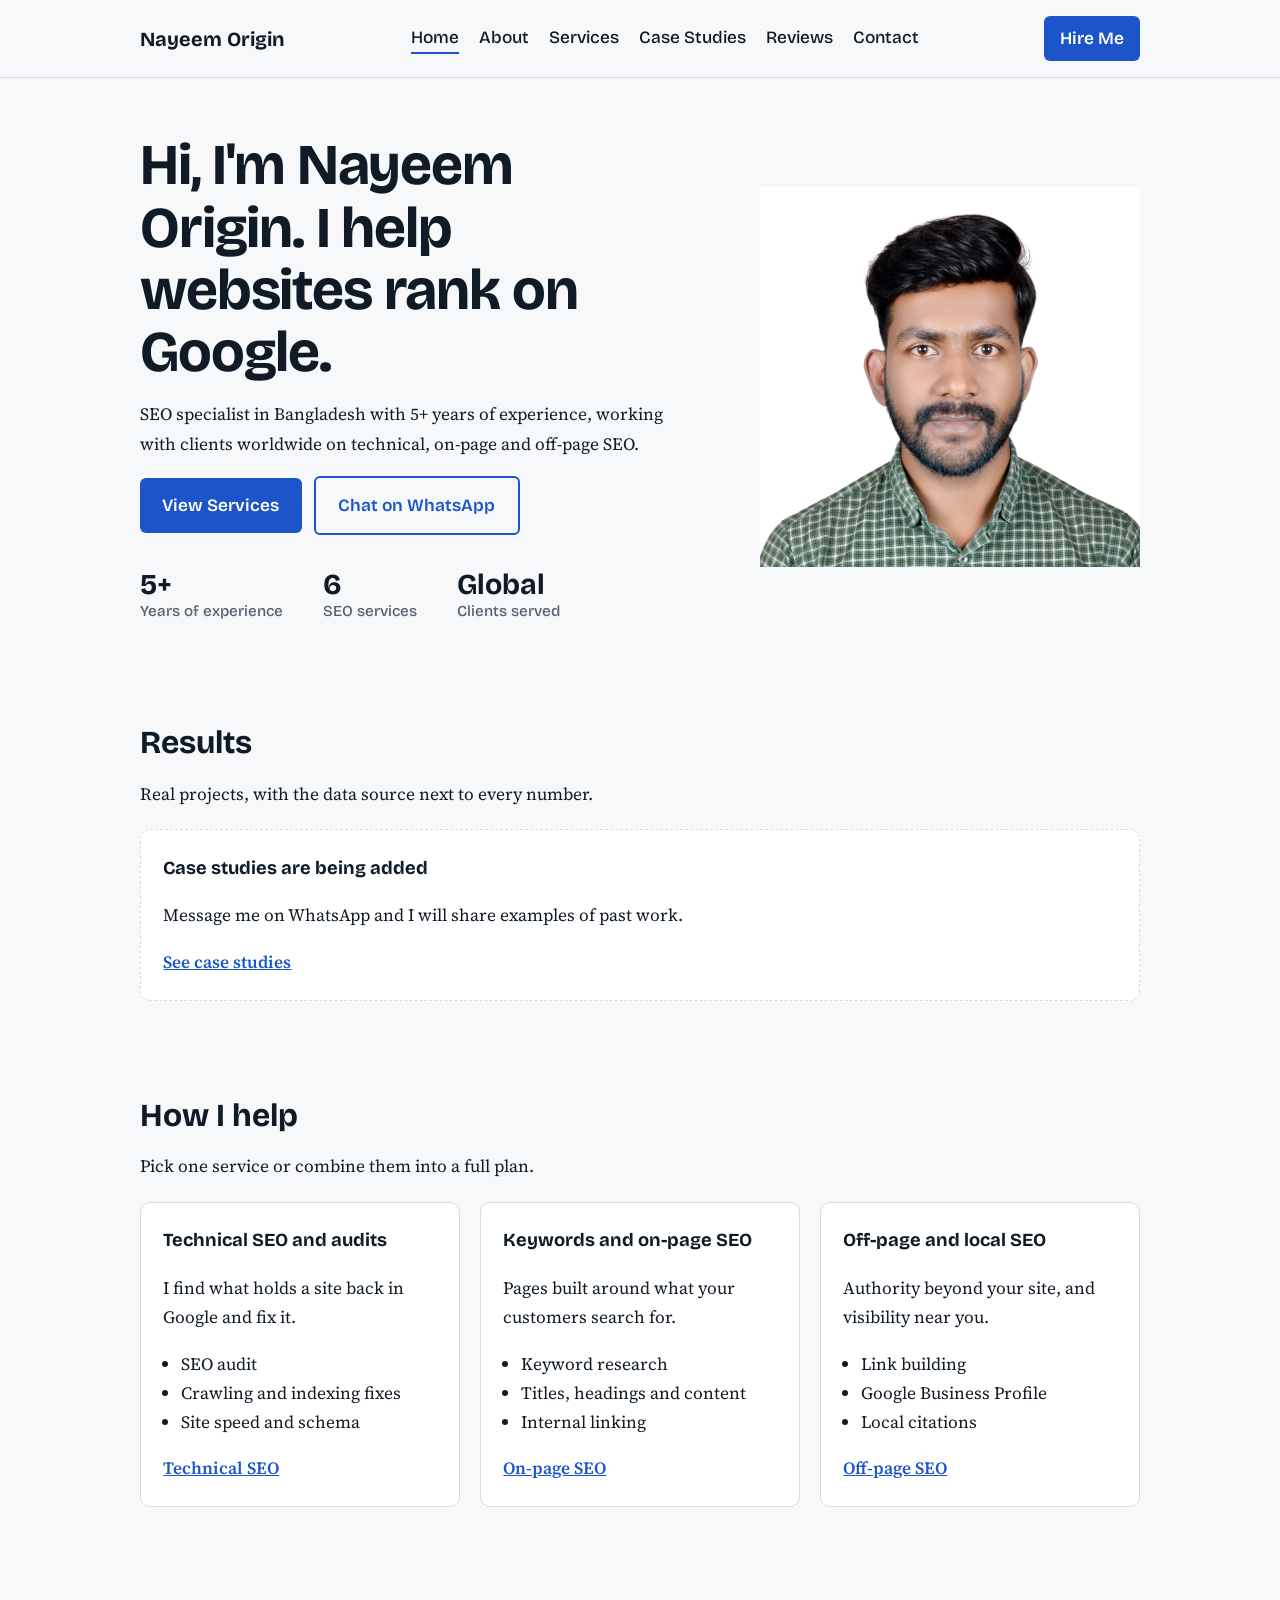
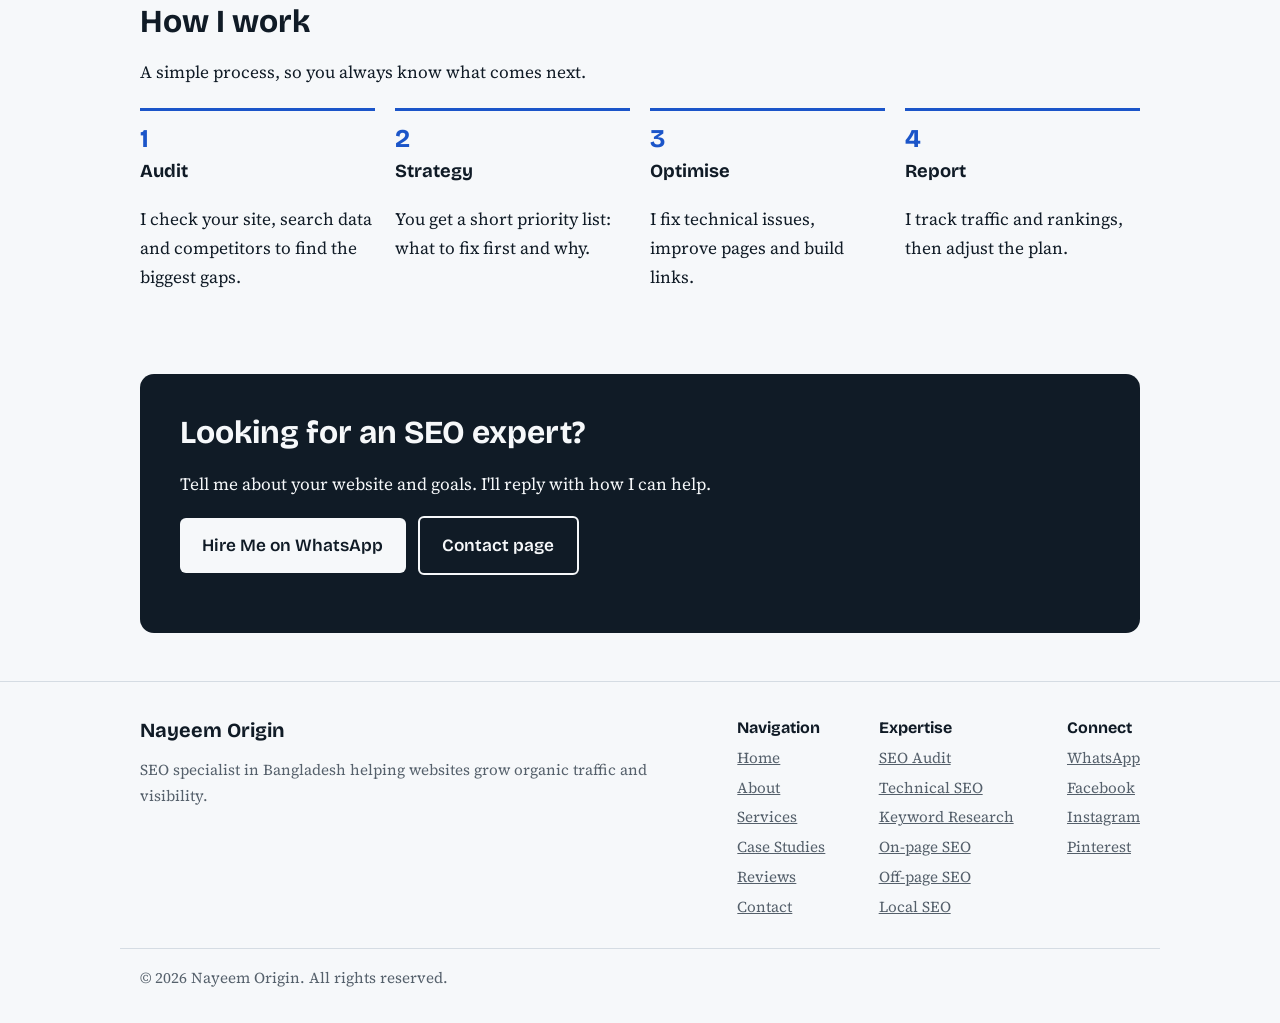
==== index.html @ bb883157 "Update index.html" ====
<!DOCTYPE html>
<html lang="en">
<head>
<meta charset="utf-8">
<meta name="viewport" content="width=device-width, initial-scale=1">
<title>Nayeem Origin | SEO Specialist in Bangladesh</title>
<meta name="description" content="Nayeem Origin is an SEO specialist in Bangladesh offering technical, on-page and off-page SEO, keyword research, link building and local SEO.">
<meta property="og:title" content="Nayeem Origin | SEO Specialist in Bangladesh">
<meta property="og:description" content="Nayeem Origin is an SEO specialist in Bangladesh offering technical, on-page and off-page SEO, keyword research, link building and local SEO.">
<meta property="og:type" content="website">
<link rel="preconnect" href="https://fonts.googleapis.com"><link rel="preconnect" href="https://fonts.gstatic.com" crossorigin><link href="https://fonts.googleapis.com/css2?family=Bricolage+Grotesque:wght@500;600;700&family=Source+Serif+4:wght@400;600&display=swap" rel="stylesheet">
<link rel="stylesheet" href="style.css">
</head>
<body>
<header><div class="wrap"><a class="logo" href="index.html">Nayeem Origin</a><nav aria-label="Main"><a href="index.html" aria-current="page">Home</a><a href="about.html">About</a><a href="services.html">Services</a><a href="case-studies.html">Case Studies</a><a href="reviews.html">Reviews</a><a href="contact.html">Contact</a></nav><a class="btn sm" href="https://wa.me/8801758536741">Hire Me</a></div></header>
<main><div class="wrap">
<section class="hero">
<div>
<h1>Hi, I'm Nayeem Origin. I help websites rank on Google.</h1>
<p>SEO specialist in Bangladesh with 5+ years of experience, working with clients worldwide on technical, on-page and off-page SEO.</p>
<p><a class="btn" href="services.html">View Services</a> &nbsp; <a class="btn alt" href="https://wa.me/8801758536741">Chat on WhatsApp</a></p>
<div class="stats"><div><b>5+</b>Years of experience</div><div><b>6</b>SEO services</div><div><b>Global</b>Clients served</div></div>
</div>
<div class="photo"><img src="images/nayeemorigin.jpg" alt="Nayeem Origin, SEO specialist in Bangladesh" width="600" height="750"></div>
</section>
<section>
<h2>Results</h2>
<p>Real projects, with the data source next to every number.</p>
<div class="cards">
<!-- Add a result by copying this block:
<div class="card"><h3>Client name</h3><p>What you did and what changed.</p><p class="metric"><b>3M+</b> Google impressions</p><p class="src">Source: Google Search Console</p></div>
-->
<div class="card empty-card"><h3>Case studies are being added</h3><p>Message me on WhatsApp and I will share examples of past work.</p><a href="case-studies.html">See case studies</a></div>
</div>
</section>
<section>
<h2>How I help</h2>
<p>Pick one service or combine them into a full plan.</p>
<div class="cards">
<div class="card"><h3>Technical SEO and audits</h3><p>I find what holds a site back in Google and fix it.</p><ul><li>SEO audit</li><li>Crawling and indexing fixes</li><li>Site speed and schema</li></ul><a href="technical-seo.html">Technical SEO</a></div>
<div class="card"><h3>Keywords and on-page SEO</h3><p>Pages built around what your customers search for.</p><ul><li>Keyword research</li><li>Titles, headings and content</li><li>Internal linking</li></ul><a href="on-page-seo.html">On-page SEO</a></div>
<div class="card"><h3>Off-page and local SEO</h3><p>Authority beyond your site, and visibility near you.</p><ul><li>Link building</li><li>Google Business Profile</li><li>Local citations</li></ul><a href="off-page-seo.html">Off-page SEO</a></div>
</div>
</section>
<section>
<h2>How I work</h2>
<p>A simple process, so you always know what comes next.</p>
<ol class="steps">
<li><h3>Audit</h3><p>I check your site, search data and competitors to find the biggest gaps.</p></li>
<li><h3>Strategy</h3><p>You get a short priority list: what to fix first and why.</p></li>
<li><h3>Optimise</h3><p>I fix technical issues, improve pages and build links.</p></li>
<li><h3>Report</h3><p>I track traffic and rankings, then adjust the plan.</p></li>
</ol>
</section>
<section class="band">
<h2>Looking for an SEO expert?</h2>
<p>Tell me about your website and goals. I'll reply with how I can help.</p>
<p><a class="btn" href="https://wa.me/8801758536741">Hire Me on WhatsApp</a> &nbsp; <a class="btn alt" href="contact.html">Contact page</a></p>
</section>

</div></main>
<footer><div class="wrap fcols">
<div><a class="logo" href="index.html">Nayeem Origin</a><p>SEO specialist in Bangladesh helping websites grow organic traffic and visibility.</p></div>
<div><h3>Navigation</h3><a href="index.html">Home</a><a href="about.html">About</a><a href="services.html">Services</a><a href="case-studies.html">Case Studies</a><a href="reviews.html">Reviews</a><a href="contact.html">Contact</a></div>
<div><h3>Expertise</h3><a href="seo-audit.html">SEO Audit</a><a href="technical-seo.html">Technical SEO</a><a href="keyword-research.html">Keyword Research</a><a href="on-page-seo.html">On-page SEO</a><a href="off-page-seo.html">Off-page SEO</a><a href="local-seo.html">Local SEO</a></div>
<div><h3>Connect</h3><a href="https://wa.me/8801758536741">WhatsApp</a><a href="https://www.facebook.com/nayeemorigin">Facebook</a><a href="https://www.instagram.com/nayeemorigin">Instagram</a><a href="https://www.pinterest.com/nayeemorigin/">Pinterest</a></div>
</div><div class="wrap copy">&copy; 2026 Nayeem Origin. All rights reserved.</div></footer>
</body>
</html>
---- style.css ----
:root{--paper:#F6F8FA;--ink:#101B26;--muted:#55606B;--line:#D5DCE3;--blue:#1B55C9;--green:#1A7348;--card:#fff}
@media(prefers-color-scheme:dark){:root{--paper:#0E151C;--ink:#E8EEF3;--muted:#9AA7B3;--line:#26323D;--blue:#7FA8FF;--green:#6FD0A0;--card:#16202A}}
*{box-sizing:border-box}
html{scroll-padding-top:5rem}
body{margin:0;background:var(--paper);color:var(--ink);font:1.08rem/1.7 "Source Serif 4",Georgia,serif}
h1,h2,h3,nav,.btn,.fact{font-family:"Bricolage Grotesque","Segoe UI",Arial,sans-serif}
a{color:var(--blue)}
a:focus-visible,.btn:focus-visible{outline:3px solid var(--blue);outline-offset:3px}
.wrap{max-width:1040px;margin:0 auto;padding:0 1.25rem}
header{border-bottom:1px solid var(--line)}
header .wrap{display:flex;flex-wrap:wrap;gap:.5rem 1.5rem;align-items:center;justify-content:space-between;padding-top:1rem;padding-bottom:1rem}
.btn.sm{padding:.5rem 1rem}
.stats{display:flex;flex-wrap:wrap;gap:1.5rem 2.5rem;margin-top:2rem;font:500 .95rem "Bricolage Grotesque",sans-serif;color:var(--muted)}
.stats b{display:block;font-size:1.8rem;color:var(--ink)}
.photo{aspect-ratio:1;max-width:380px;width:100%;margin-left:auto;border-radius:50% 50% 12px 12px;background:var(--blue);display:grid;place-items:center;overflow:hidden}
.photo span{font:700 6rem "Bricolage Grotesque",sans-serif;color:#fff}
.photo img{width:100%;height:100%;object-fit:cover}
.cards{display:grid;grid-template-columns:repeat(3,1fr);gap:1.25rem;margin-top:1.25rem}
.card{background:var(--card);border:1px solid var(--line);border-radius:10px;padding:1.4rem}
.card ul{padding-left:1.1rem;margin:.5rem 0 1rem}
.card a{font-weight:600}
.empty-card{border-style:dashed;grid-column:span 3}
.steps{list-style:none;counter-reset:s;display:grid;grid-template-columns:repeat(4,1fr);gap:1.25rem;padding:0;margin:1.25rem 0 0}
.steps li{counter-increment:s;border-top:3px solid var(--blue);padding-top:.75rem}
.steps li::before{content:counter(s);font:700 1.6rem "Bricolage Grotesque",sans-serif;color:var(--blue)}
.band{background:var(--ink);color:var(--paper);border-radius:14px;padding:2.5rem;margin:1rem 0 3rem}
.band .btn{background:var(--paper);color:var(--ink)}.band .btn.alt{background:transparent;color:var(--paper);border-color:var(--paper)}
.fcols{display:grid;grid-template-columns:1.4fr 1fr 1fr 1fr;gap:2rem}
.fcols a{display:block;margin:.25rem 0}.fcols h3{color:var(--ink);font-size:1rem}
.copy{margin-top:1.5rem;padding-top:1rem;border-top:1px solid var(--line)}
.logo{font:700 1.25rem "Bricolage Grotesque",sans-serif;color:var(--ink);text-decoration:none}
nav{display:flex;flex-wrap:wrap;gap:.25rem 1.25rem}
nav a{color:var(--ink);text-decoration:none;font-weight:500}
nav a[aria-current]{border-bottom:2px solid var(--blue)}
h1{font-size:clamp(2.2rem,5vw,3.6rem);line-height:1.08;margin:0 0 1rem;letter-spacing:-.02em}
h2{font-size:clamp(1.5rem,3vw,2rem);line-height:1.2;margin:0 0 .75rem}
h3{margin:0 0 .25rem;font-size:1.15rem}
p{max-width:68ch}
section{padding:3rem 0}
.hero{display:grid;gap:2.5rem;grid-template-columns:1.1fr .9fr;align-items:center;padding:3.5rem 0}
.btn{display:inline-block;background:var(--blue);color:#fff;padding:.8rem 1.4rem;border-radius:6px;font-weight:600;text-decoration:none}
.btn.alt{background:transparent;color:var(--blue);border:2px solid var(--blue)}
@media(prefers-color-scheme:dark){.btn{color:#0E151C}}
.serp{background:var(--card);border:1px solid var(--line);border-radius:10px;padding:1.25rem 1.4rem;font-family:Arial,sans-serif;line-height:1.45}
.serp .u{color:var(--green);font-size:.85rem}
.serp .t{color:var(--blue);font-size:1.25rem;margin:.15rem 0 .35rem}
.serp .d{color:var(--muted);font-size:.92rem;max-width:none}
.serp ul{list-style:none;margin:.9rem 0 0;padding:.9rem 0 0;border-top:1px solid var(--line);display:grid;grid-template-columns:1fr 1fr;gap:.35rem 1rem;font-size:.9rem}
.facts{display:grid;grid-template-columns:repeat(4,1fr);gap:1rem;border-top:1px solid var(--line);border-bottom:1px solid var(--line);padding:1.25rem 0}
.fact{font-weight:600}
.rows{list-style:none;margin:1.25rem 0 0;padding:0}
.rows li{border-top:1px solid var(--line);padding:1rem 0;display:grid;grid-template-columns:14rem 1fr;gap:.25rem 1.5rem}
.rows li:last-child{border-bottom:1px solid var(--line)}
.rows a{font:600 1.1rem "Bricolage Grotesque",sans-serif}
.rows span{color:var(--muted)}
.cols{display:grid;grid-template-columns:repeat(3,1fr);gap:2rem}
.empty{border:2px dashed var(--line);border-radius:10px;padding:2rem;max-width:44rem}
ul.tick{padding-left:1.2rem;max-width:68ch}
footer{border-top:1px solid var(--line);padding:2rem 0;color:var(--muted);font-size:.95rem}
footer .wrap{display:flex;flex-wrap:wrap;gap:.75rem 2rem;justify-content:space-between}
footer a{color:var(--muted)}
@media(max-width:760px){.cards,.steps,.fcols{grid-template-columns:1fr}.empty-card{grid-column:auto}.photo{margin:0 auto}.hero,.cols,.rows li{grid-template-columns:1fr}.facts{grid-template-columns:1fr 1fr}.hero{padding:2rem 0}}
@media(prefers-reduced-motion:no-preference){html{scroll-behavior:smooth}}
.photo { padding: 0; overflow: hidden; background: none; border: 0; box-shadow: none; border-radius: 0; }
.photo img { width: 100%; height: 100%; object-fit: cover; object-position: top center; display: block; }
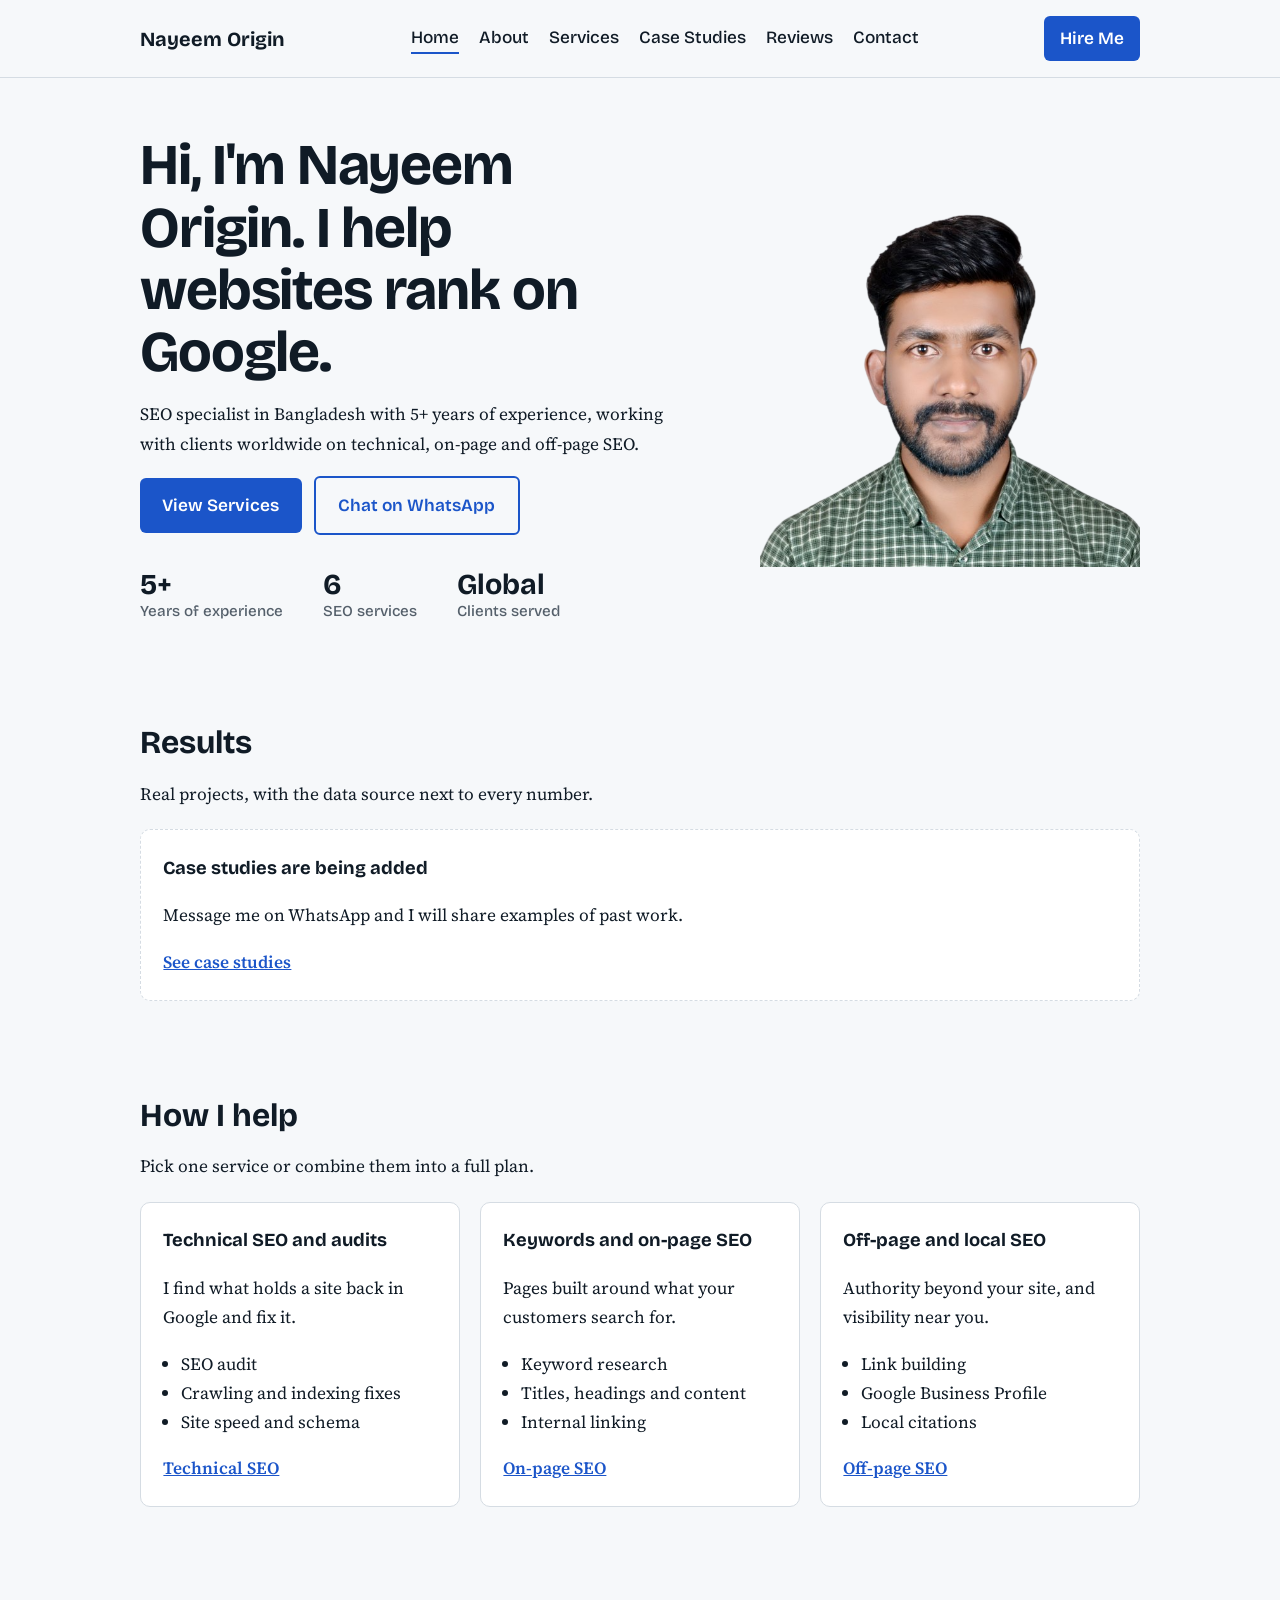
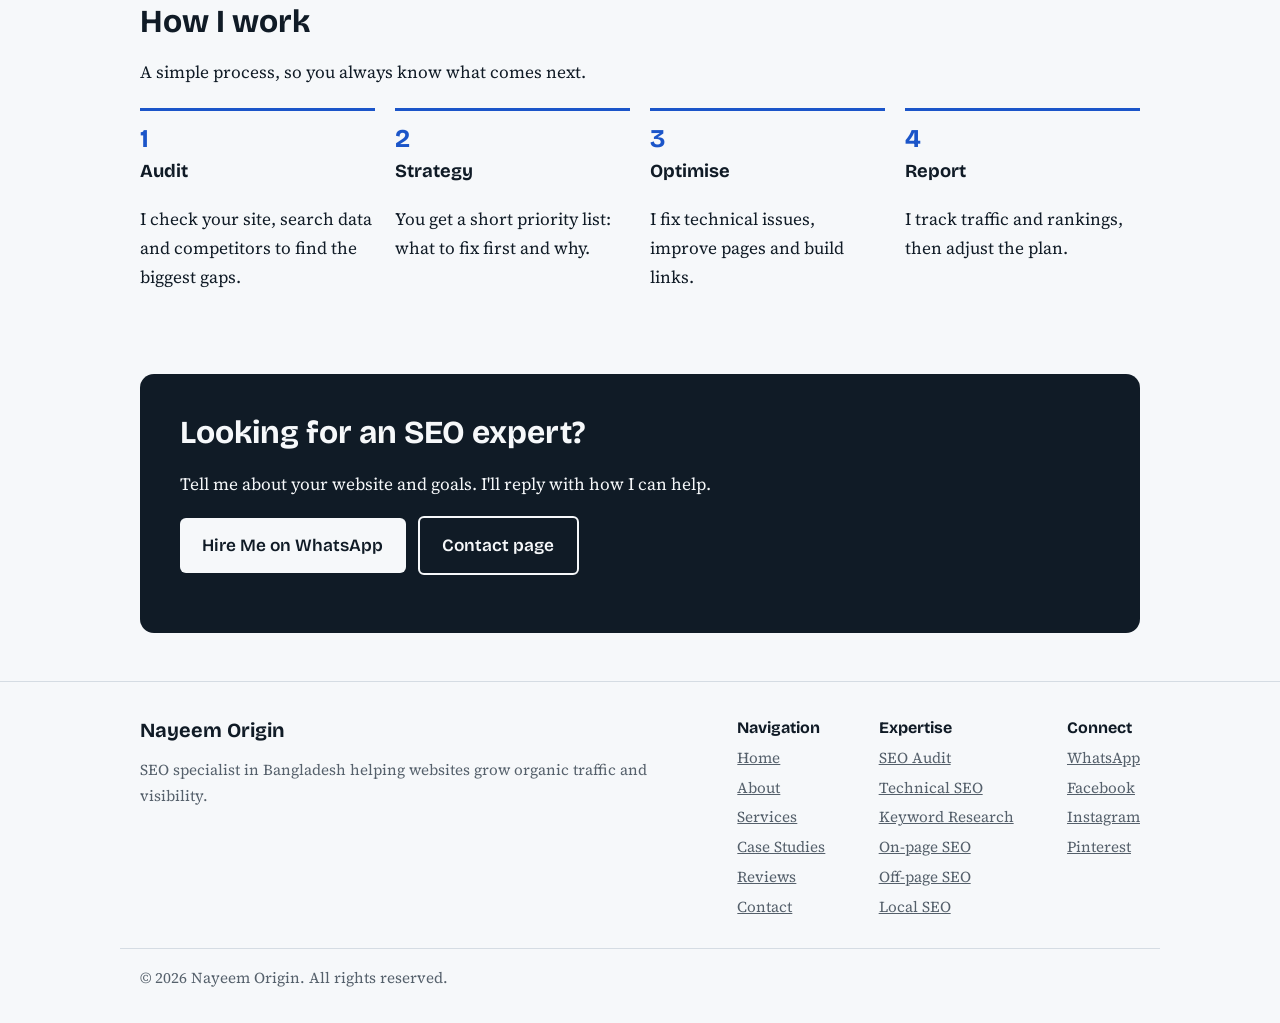
==== commit 9268dc69: "Update index.html" ====
--- a/index.html
+++ b/index.html
@@ -21,7 +21,7 @@
 <p><a class="btn" href="services.html">View Services</a> &nbsp; <a class="btn alt" href="https://wa.me/8801758536741">Chat on WhatsApp</a></p>
 <div class="stats"><div><b>5+</b>Years of experience</div><div><b>6</b>SEO services</div><div><b>Global</b>Clients served</div></div>
 </div>
-<div class="photo"><img src="images/nayeemorigin.jpg" alt="Nayeem Origin, SEO specialist in Bangladesh" width="600" height="750"></div>
+<div class="photo"><img src="images/nayeem.png" alt="Nayeem Origin, SEO specialist in Bangladesh" width="600" height="750"></div>
 </section>
 <section>
 <h2>Results</h2>
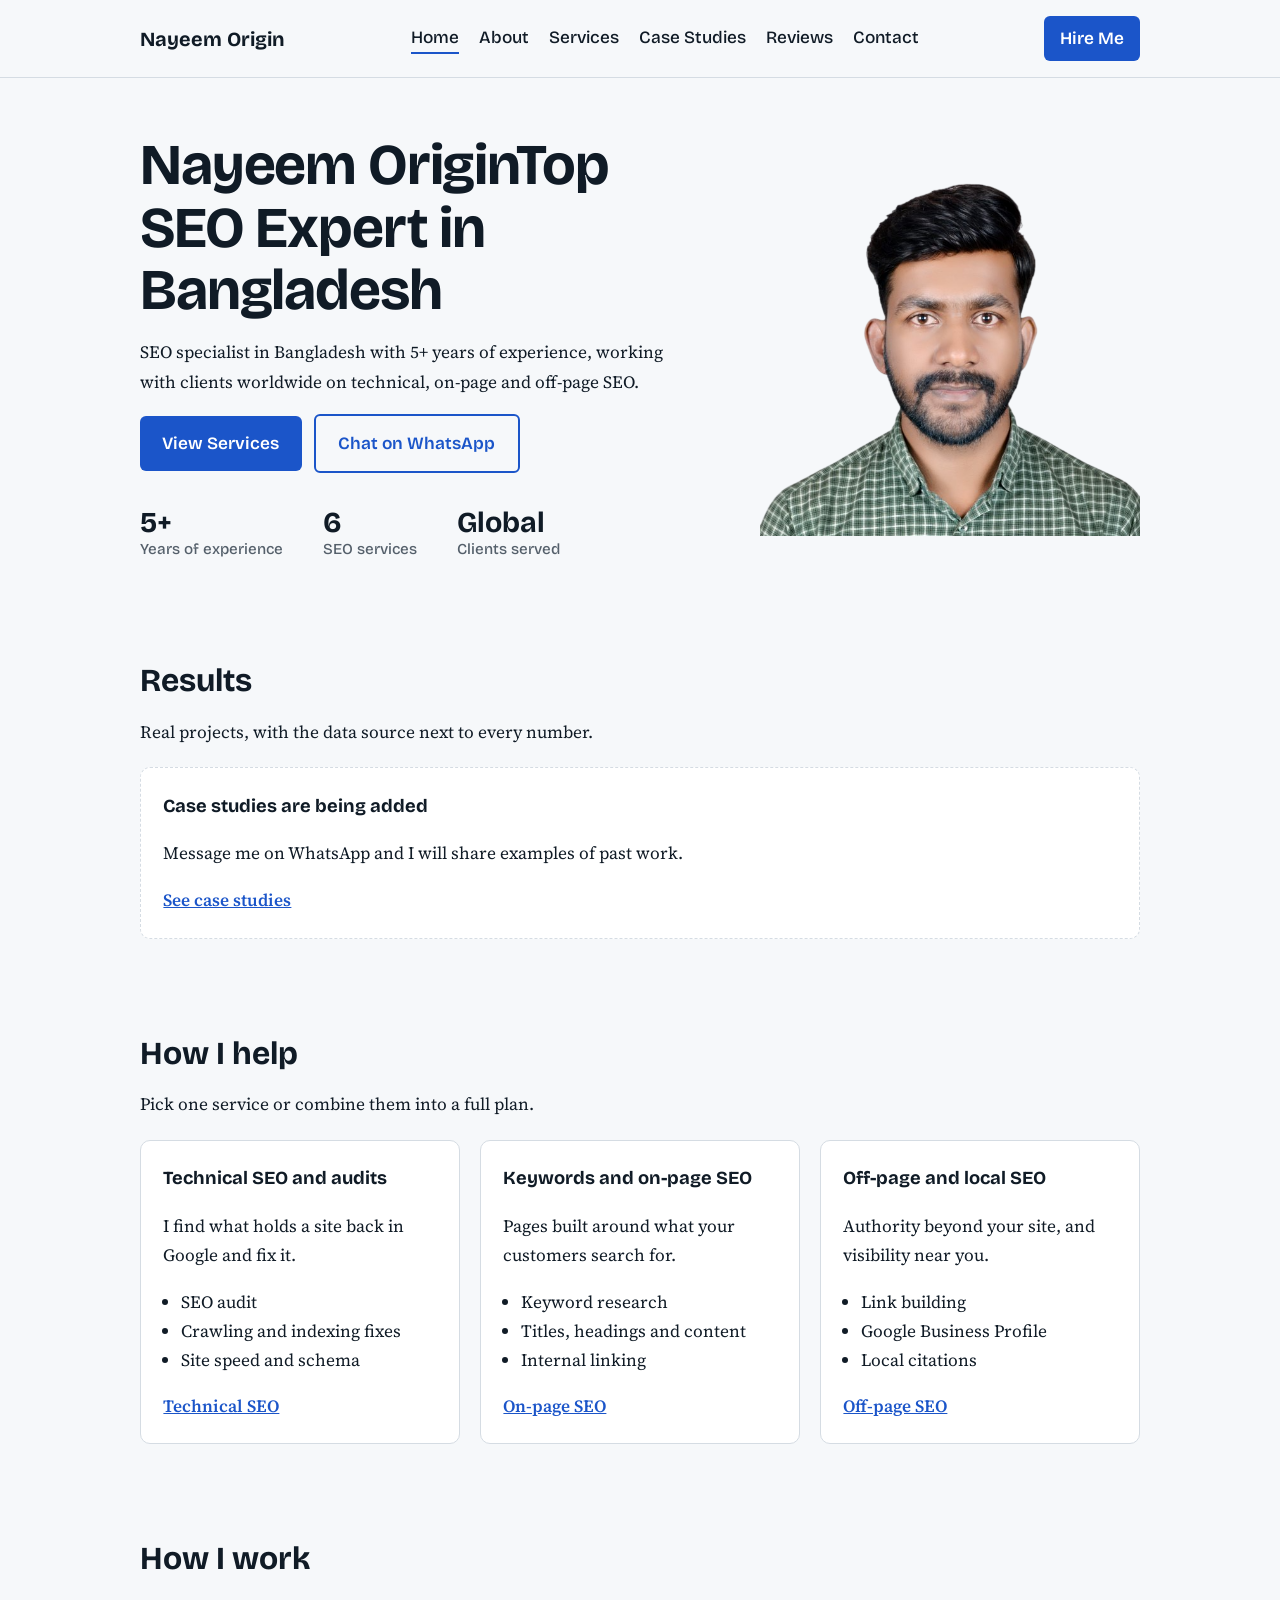
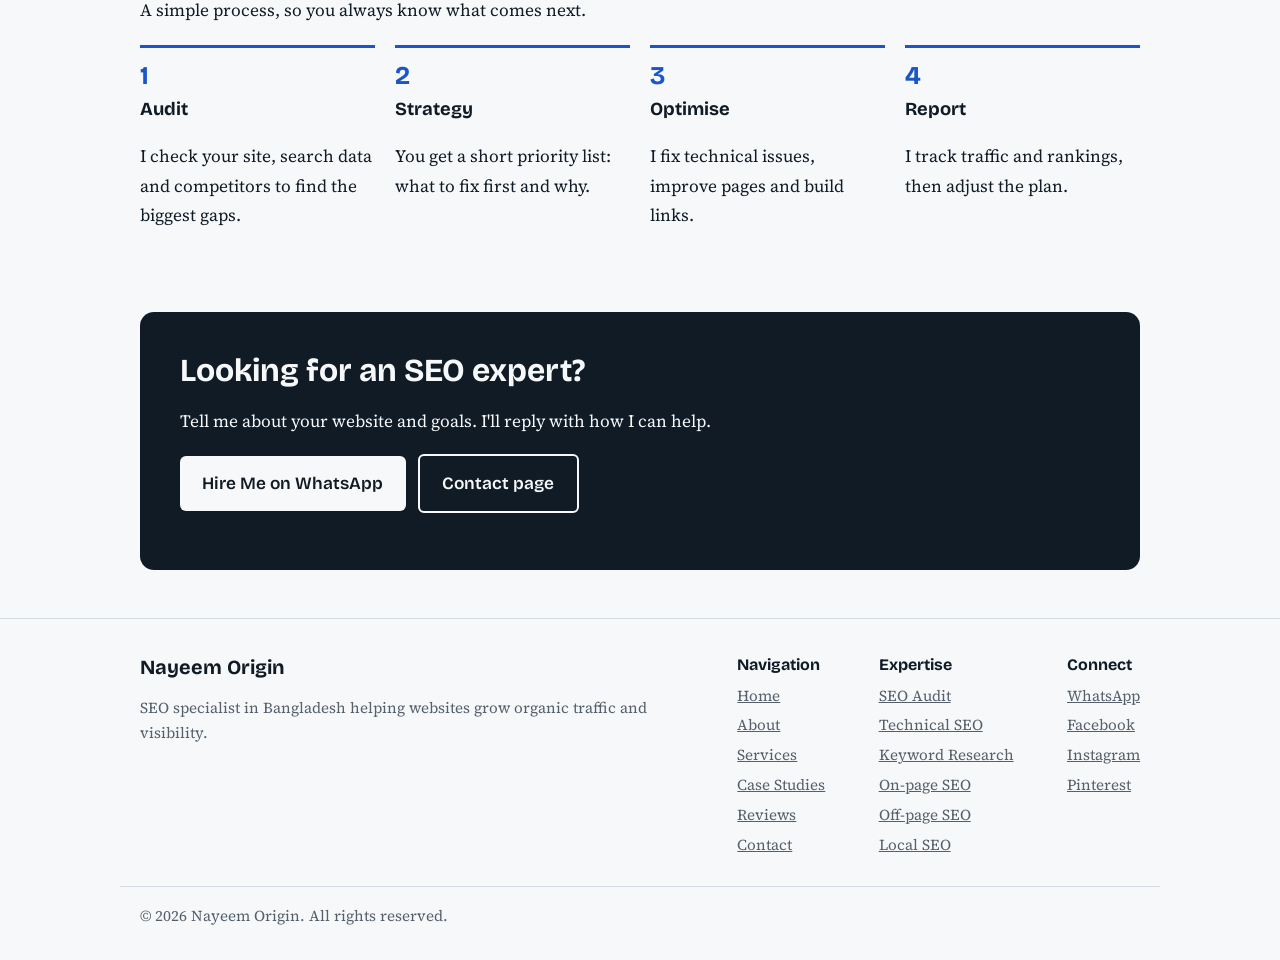
==== commit 0fde42a3: "Update index.html" ====
--- a/index.html
+++ b/index.html
@@ -16,7 +16,7 @@
 <main><div class="wrap">
 <section class="hero">
 <div>
-<h1>Hi, I'm Nayeem Origin. I help websites rank on Google.</h1>
+<h1><span class="name">Nayeem Origin</span><span class="role">Top SEO Expert in Bangladesh</span></h1>
 <p>SEO specialist in Bangladesh with 5+ years of experience, working with clients worldwide on technical, on-page and off-page SEO.</p>
 <p><a class="btn" href="services.html">View Services</a> &nbsp; <a class="btn alt" href="https://wa.me/8801758536741">Chat on WhatsApp</a></p>
 <div class="stats"><div><b>5+</b>Years of experience</div><div><b>6</b>SEO services</div><div><b>Global</b>Clients served</div></div>
@@ -57,7 +57,6 @@
 <p>Tell me about your website and goals. I'll reply with how I can help.</p>
 <p><a class="btn" href="https://wa.me/8801758536741">Hire Me on WhatsApp</a> &nbsp; <a class="btn alt" href="contact.html">Contact page</a></p>
 </section>
-
 </div></main>
 <footer><div class="wrap fcols">
 <div><a class="logo" href="index.html">Nayeem Origin</a><p>SEO specialist in Bangladesh helping websites grow organic traffic and visibility.</p></div>
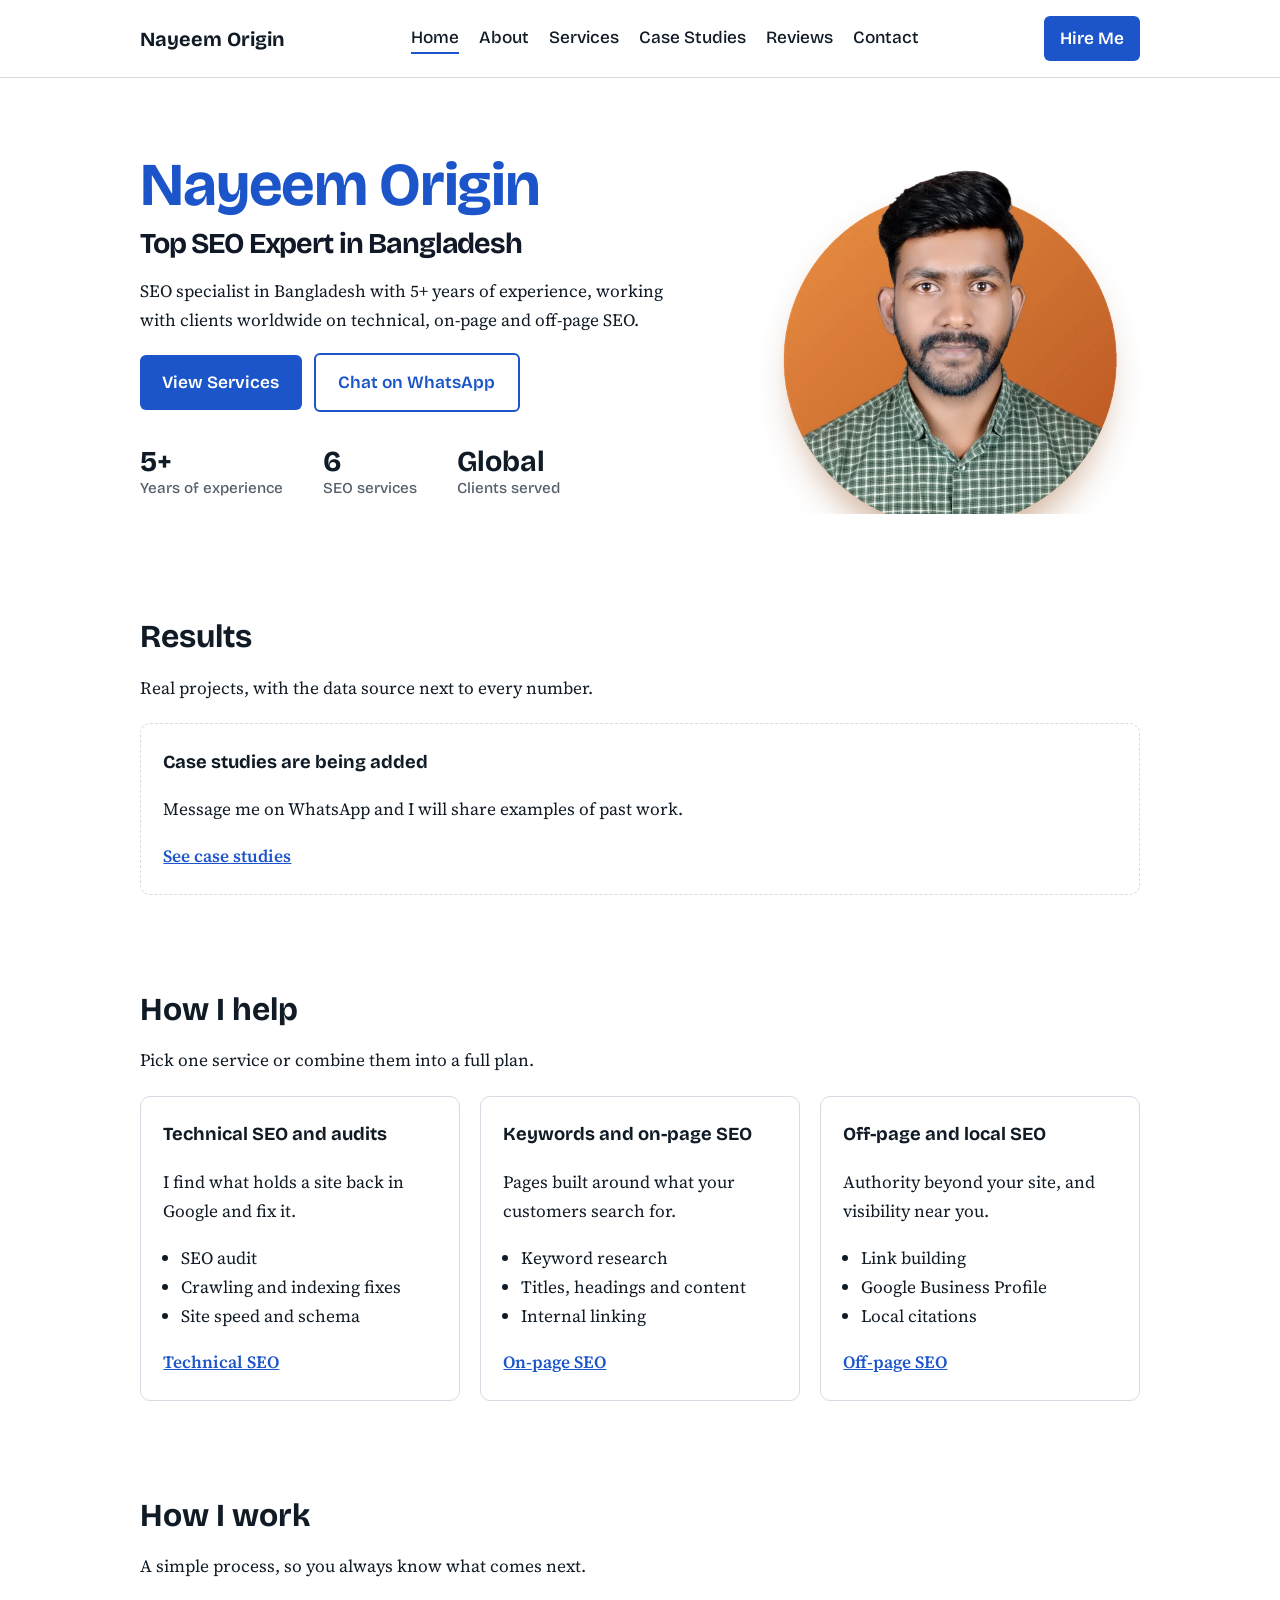
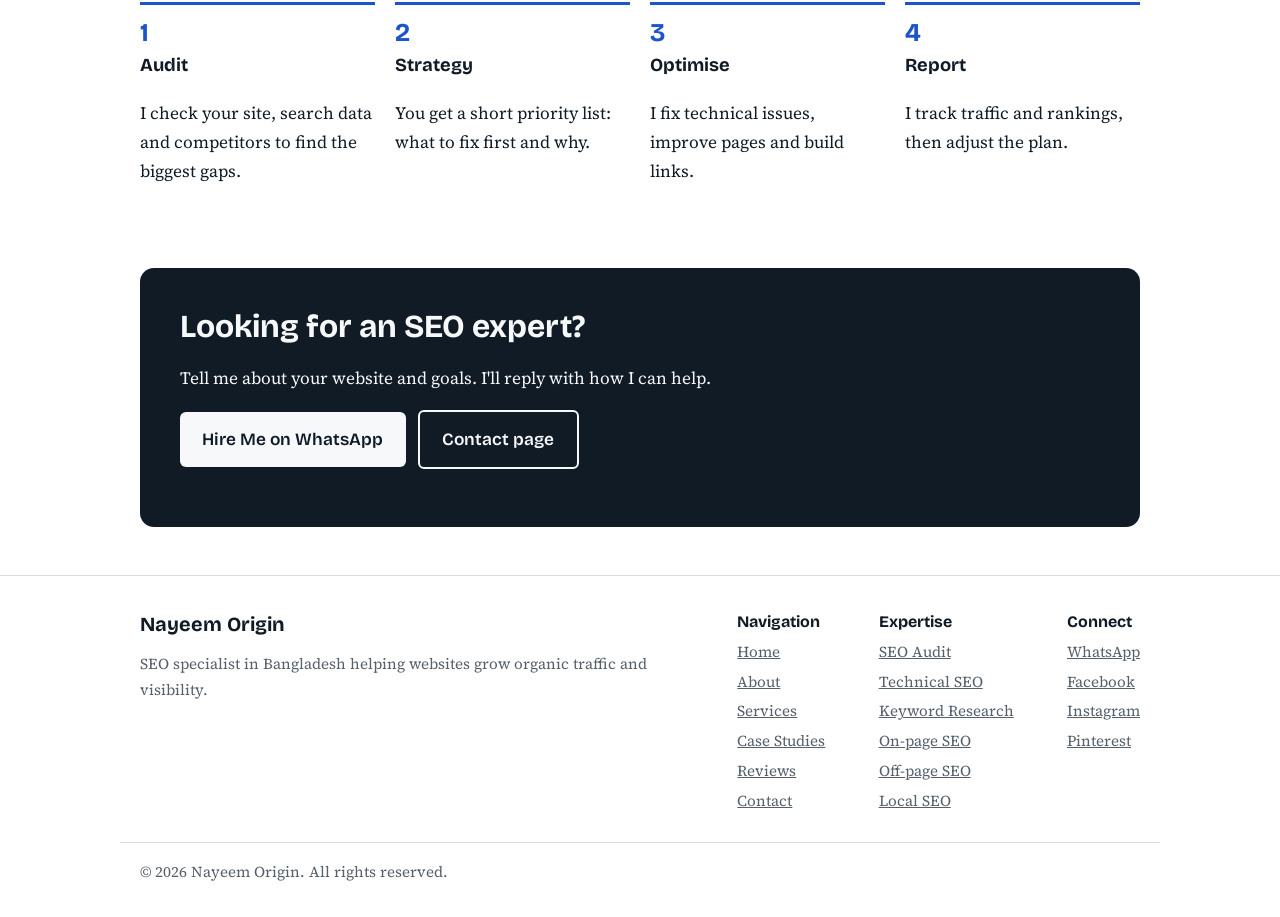
==== commit 87b505dc: "Update index.html" ====
--- a/index.html
+++ b/index.html
@@ -21,7 +21,7 @@
 <p><a class="btn" href="services.html">View Services</a> &nbsp; <a class="btn alt" href="https://wa.me/8801758536741">Chat on WhatsApp</a></p>
 <div class="stats"><div><b>5+</b>Years of experience</div><div><b>6</b>SEO services</div><div><b>Global</b>Clients served</div></div>
 </div>
-<div class="photo"><img src="images/nayeem.png" alt="Nayeem Origin, SEO specialist in Bangladesh" width="600" height="750"></div>
+<div class="photo"><img src="images/nayeem-circle.webp" alt="Nayeem Origin, SEO specialist in Bangladesh" width="640" height="700"></div>
 </section>
 <section>
 <h2>Results</h2>
--- a/style.css
+++ b/style.css
@@ -1,4 +1,3 @@
-
 :root{--paper:#F6F8FA;--ink:#101B26;--muted:#55606B;--line:#D5DCE3;--blue:#1B55C9;--green:#1A7348;--card:#fff}
 @media(prefers-color-scheme:dark){:root{--paper:#0E151C;--ink:#E8EEF3;--muted:#9AA7B3;--line:#26323D;--blue:#7FA8FF;--green:#6FD0A0;--card:#16202A}}
 *{box-sizing:border-box}
@@ -64,3 +63,12 @@
 @media(prefers-reduced-motion:no-preference){html{scroll-behavior:smooth}}
 .photo { padding: 0; overflow: hidden; background: none; border: 0; box-shadow: none; border-radius: 0; }
 .photo img { width: 100%; height: 100%; object-fit: cover; object-position: top center; display: block; }
+/* Hero heading: blue name + dark role, white background */
+.hero h1 { margin: 0 0 1rem; line-height: 1.1; }
+.hero h1 .name { display: block; color: var(--blue); font-size: clamp(2.4rem, 6vw, 3.8rem); }
+.hero h1 .role { display: block; color: #111827; font-size: clamp(1.25rem, 3vw, 1.8rem); margin-top: .6rem; }
+/* All white background */
+@media (prefers-color-scheme: light) { body, header, .hero { background: #fff; } }
+.rows li:last-child {
+  border-bottom: none;
+}
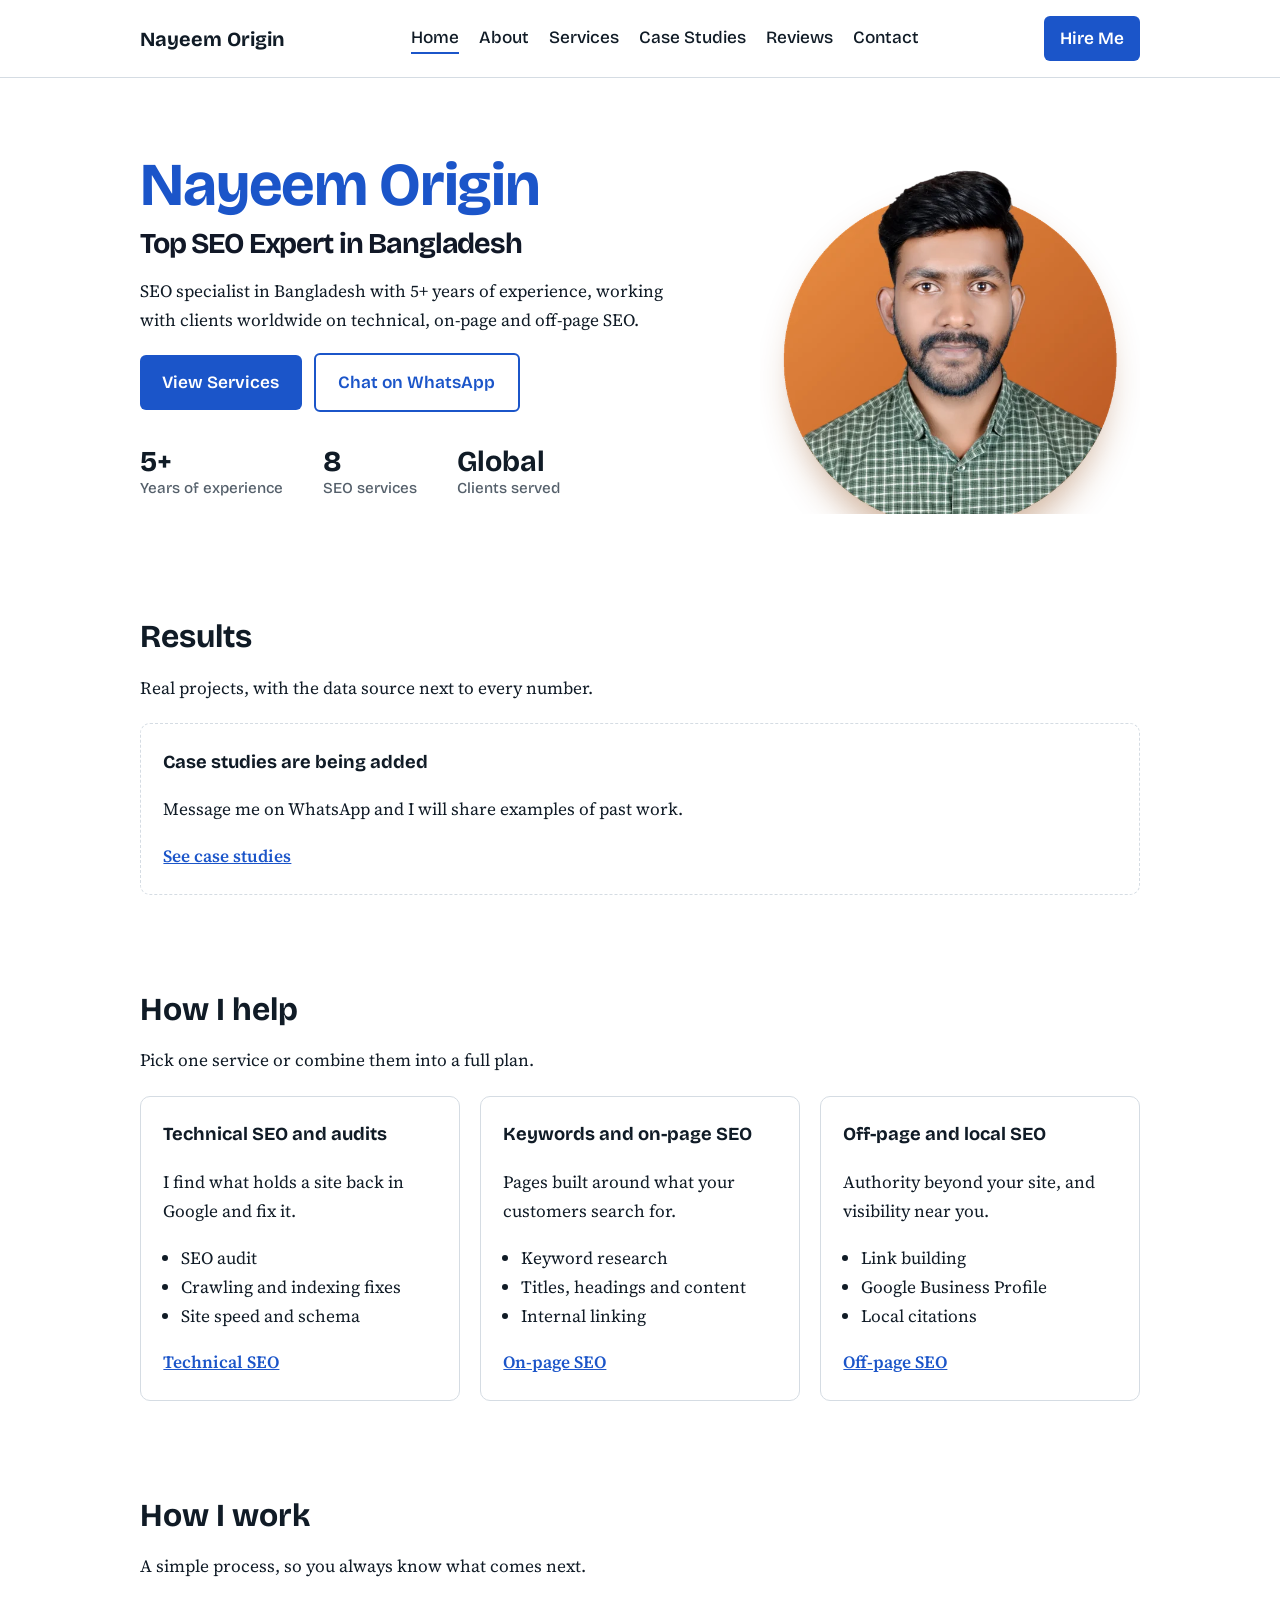
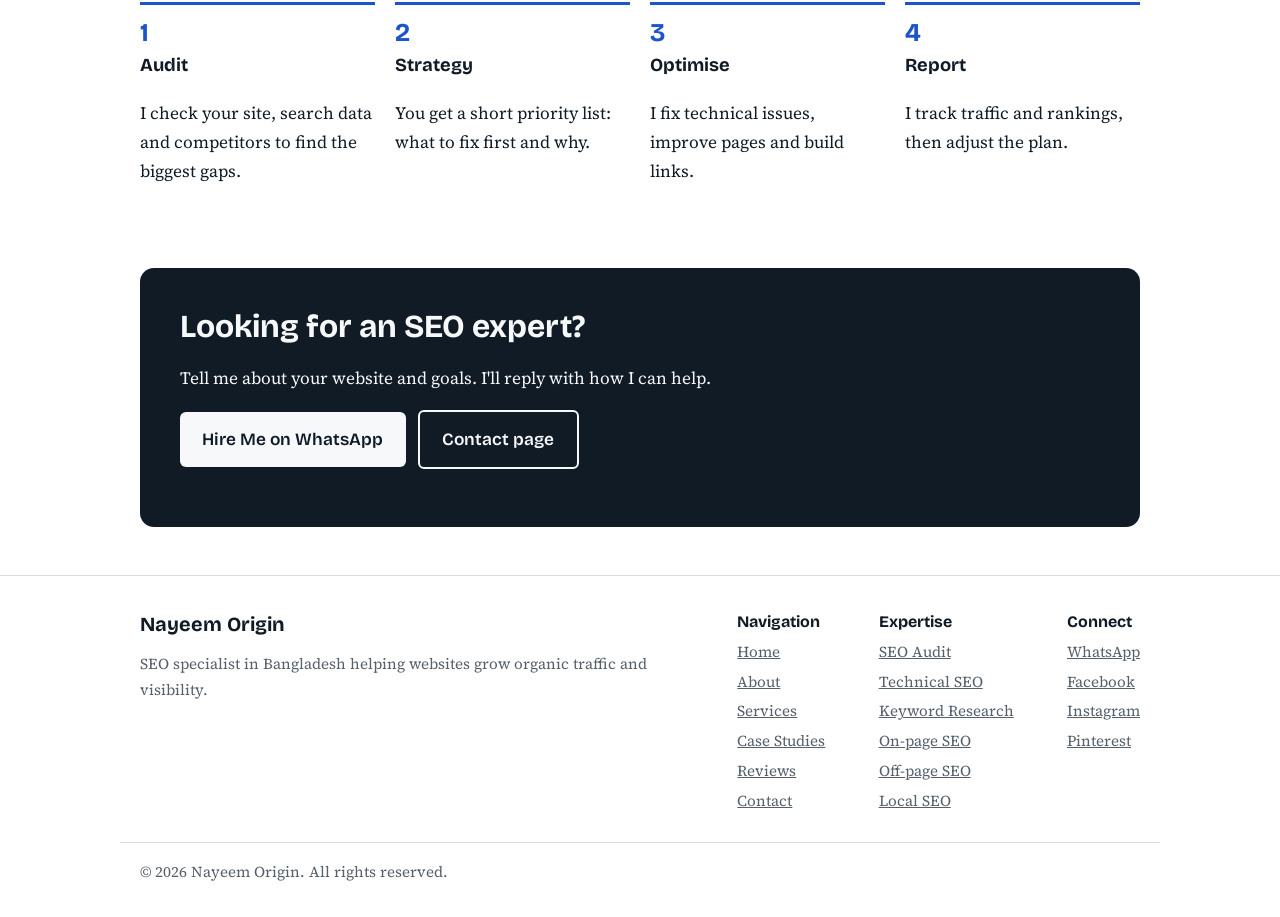
==== commit a1e794f5: "Update index.html" ====
--- a/index.html
+++ b/index.html
@@ -19,7 +19,7 @@
 <h1><span class="name">Nayeem Origin</span><span class="role">Top SEO Expert in Bangladesh</span></h1>
 <p>SEO specialist in Bangladesh with 5+ years of experience, working with clients worldwide on technical, on-page and off-page SEO.</p>
 <p><a class="btn" href="services.html">View Services</a> &nbsp; <a class="btn alt" href="https://wa.me/8801758536741">Chat on WhatsApp</a></p>
-<div class="stats"><div><b>5+</b>Years of experience</div><div><b>6</b>SEO services</div><div><b>Global</b>Clients served</div></div>
+<div class="stats"><div><b>5+</b>Years of experience</div><div><b>8</b>SEO services</div><div><b>Global</b>Clients served</div></div>
 </div>
 <div class="photo"><img src="images/nayeem-circle.webp" alt="Nayeem Origin, SEO specialist in Bangladesh" width="640" height="700"></div>
 </section>
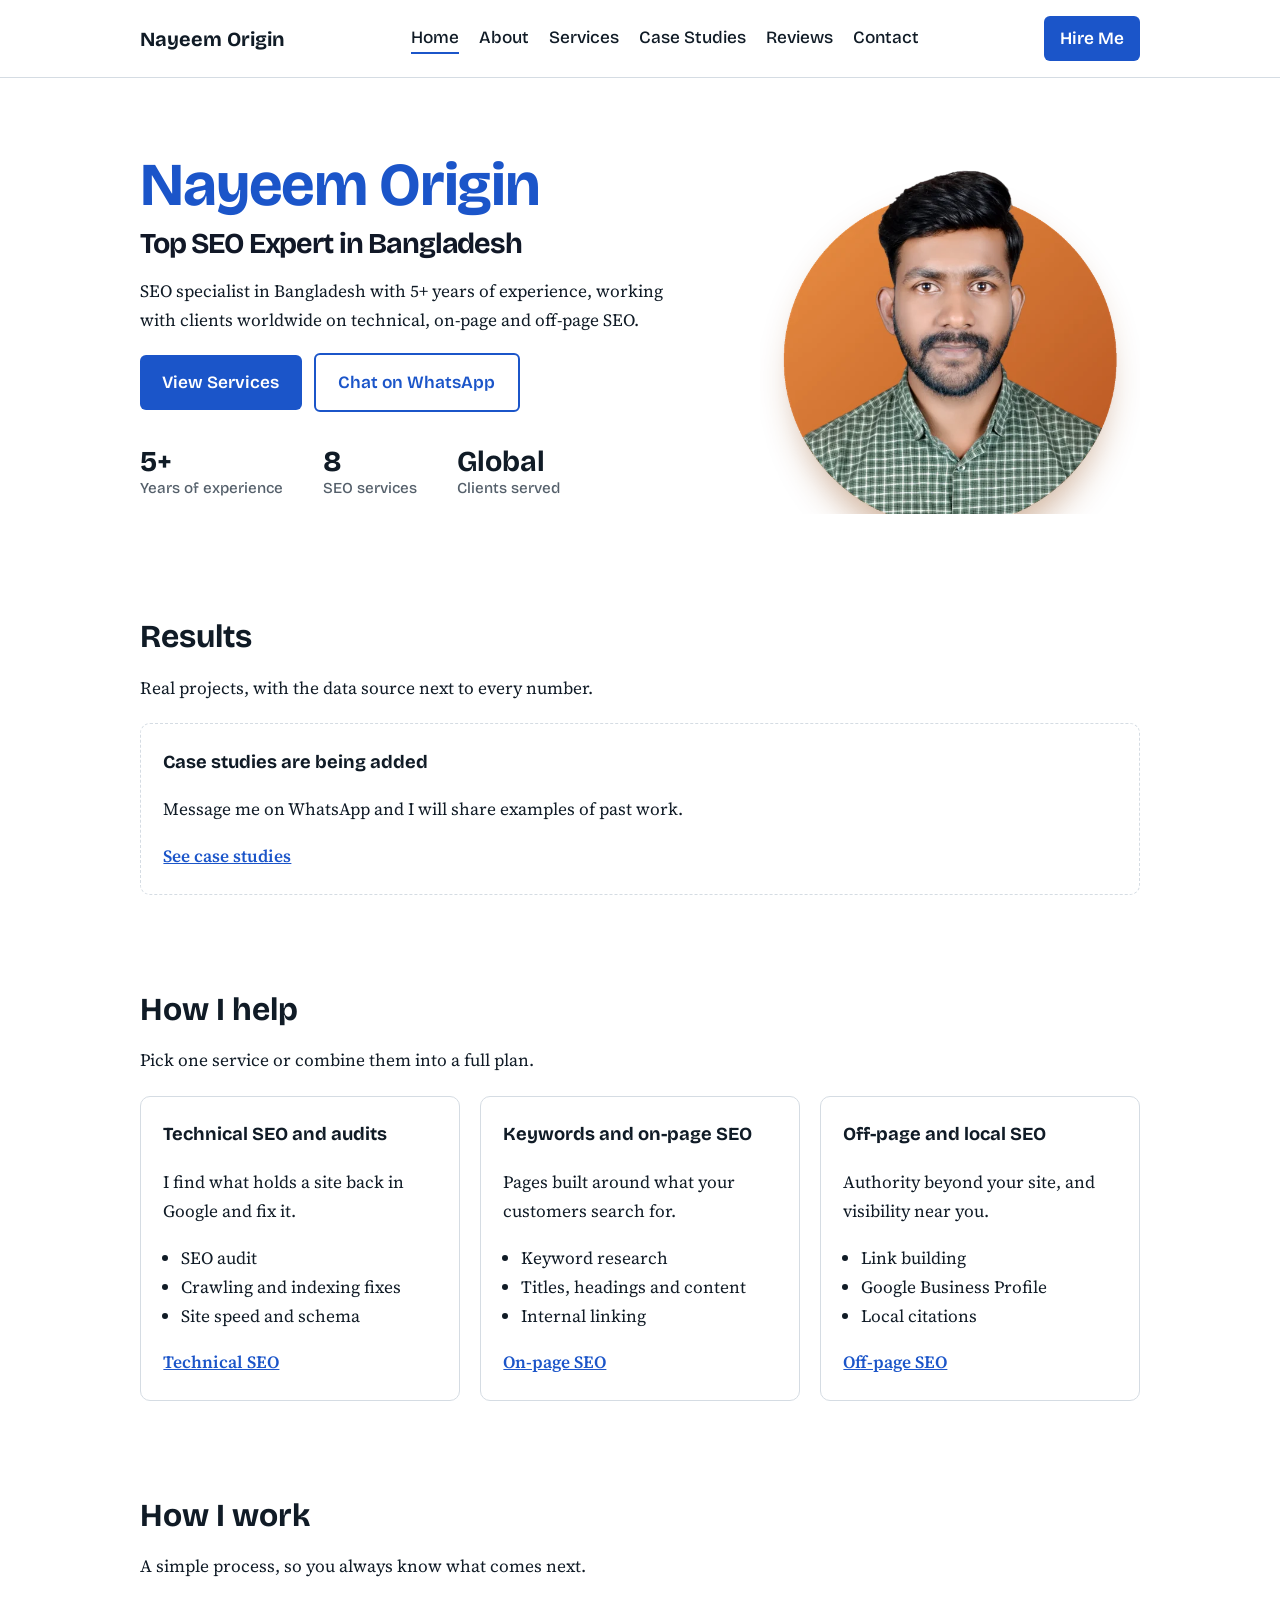
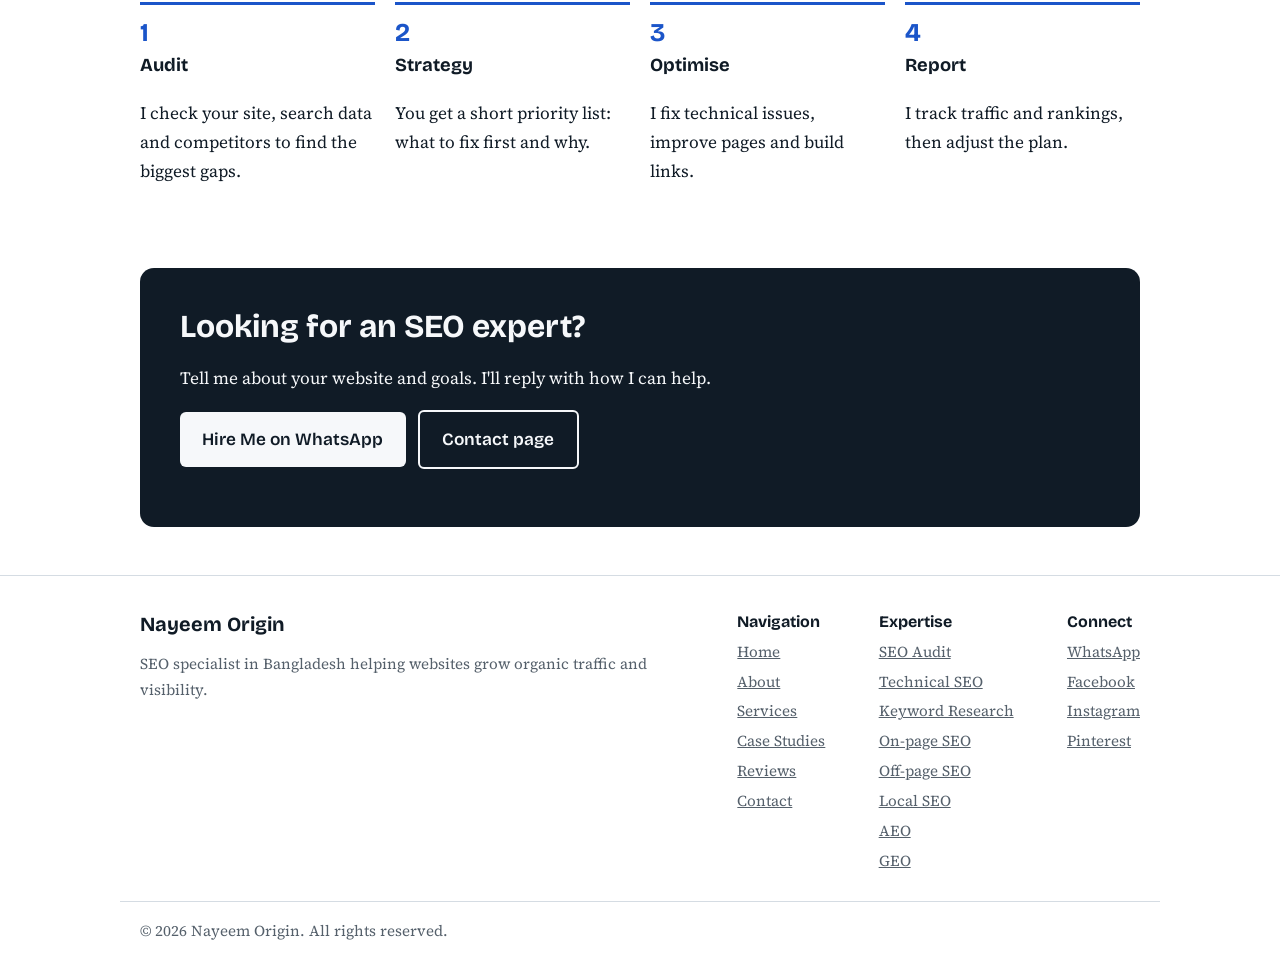
==== commit 73c90987: "Update index.html" ====
--- a/index.html
+++ b/index.html
@@ -61,7 +61,7 @@
 <footer><div class="wrap fcols">
 <div><a class="logo" href="index.html">Nayeem Origin</a><p>SEO specialist in Bangladesh helping websites grow organic traffic and visibility.</p></div>
 <div><h3>Navigation</h3><a href="index.html">Home</a><a href="about.html">About</a><a href="services.html">Services</a><a href="case-studies.html">Case Studies</a><a href="reviews.html">Reviews</a><a href="contact.html">Contact</a></div>
-<div><h3>Expertise</h3><a href="seo-audit.html">SEO Audit</a><a href="technical-seo.html">Technical SEO</a><a href="keyword-research.html">Keyword Research</a><a href="on-page-seo.html">On-page SEO</a><a href="off-page-seo.html">Off-page SEO</a><a href="local-seo.html">Local SEO</a></div>
+<div><h3>Expertise</h3><a href="seo-audit.html">SEO Audit</a><a href="technical-seo.html">Technical SEO</a><a href="keyword-research.html">Keyword Research</a><a href="on-page-seo.html">On-page SEO</a><a href="off-page-seo.html">Off-page SEO</a><a href="local-seo.html">Local SEO</a><a href="aeo.html">AEO</a><a href="geo.html">GEO</a></div>
 <div><h3>Connect</h3><a href="https://wa.me/8801758536741">WhatsApp</a><a href="https://www.facebook.com/nayeemorigin">Facebook</a><a href="https://www.instagram.com/nayeemorigin">Instagram</a><a href="https://www.pinterest.com/nayeemorigin/">Pinterest</a></div>
 </div><div class="wrap copy">&copy; 2026 Nayeem Origin. All rights reserved.</div></footer>
 </body>
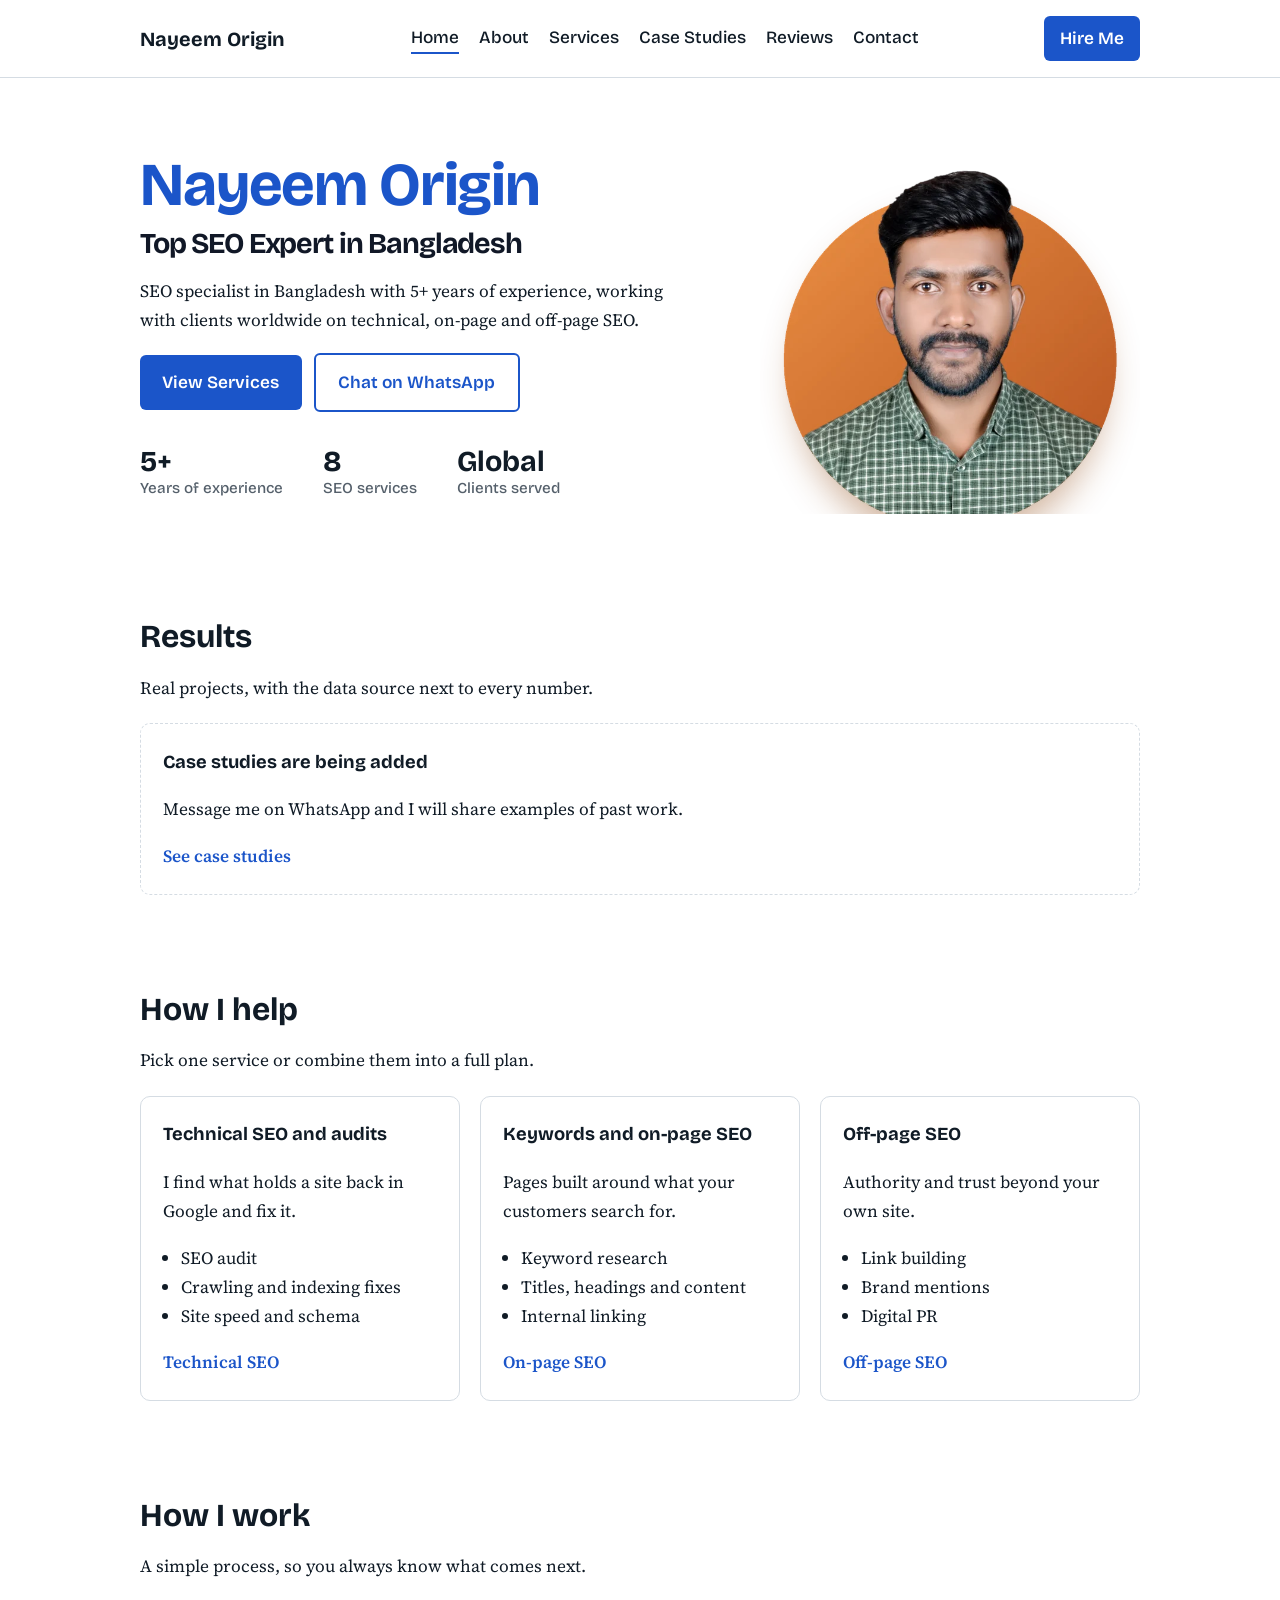
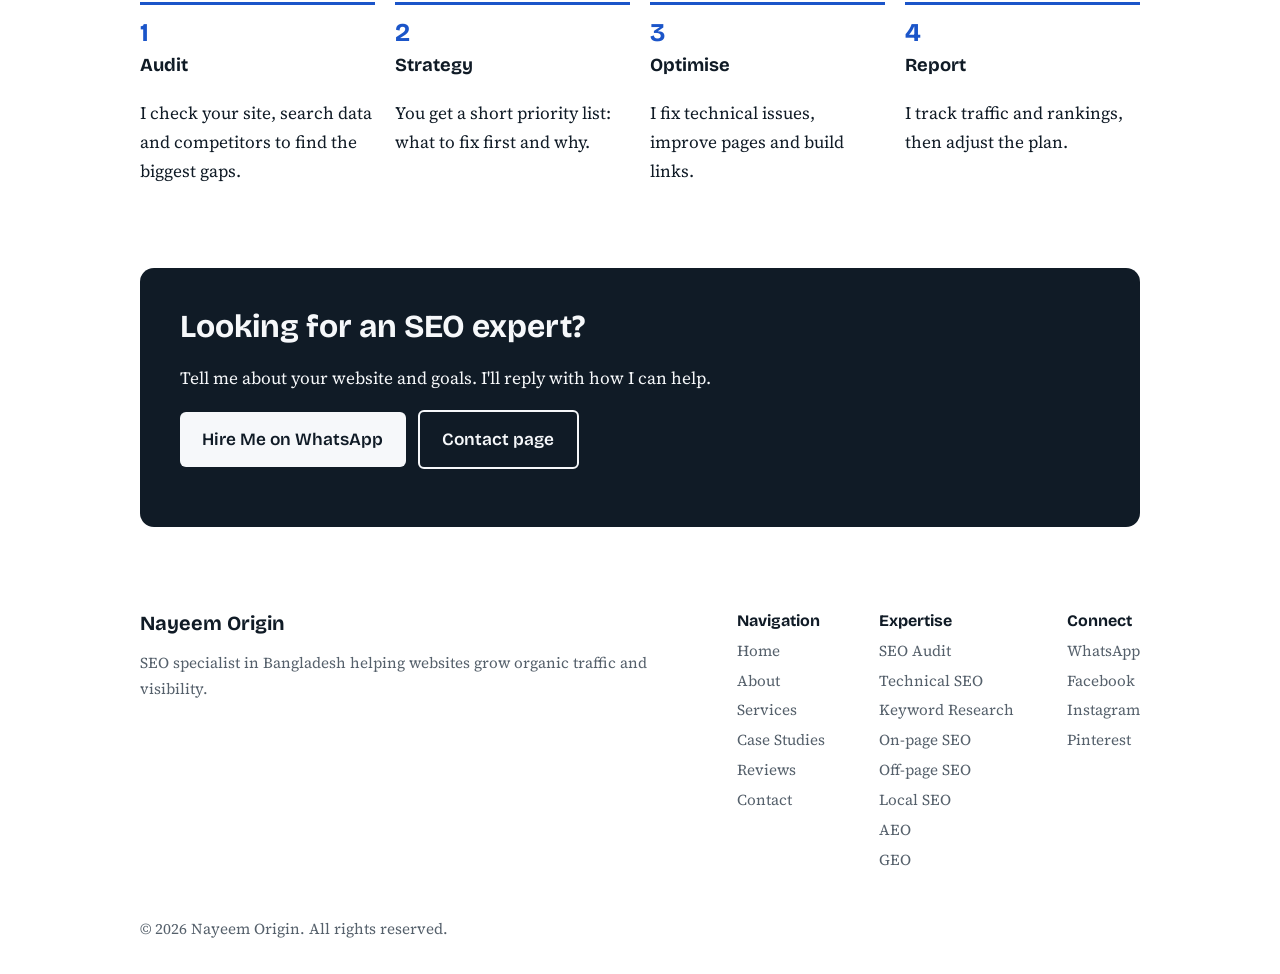
==== commit 83c8bc70: "Update index.html" ====
--- a/index.html
+++ b/index.html
@@ -39,8 +39,7 @@
 <div class="cards">
 <div class="card"><h3>Technical SEO and audits</h3><p>I find what holds a site back in Google and fix it.</p><ul><li>SEO audit</li><li>Crawling and indexing fixes</li><li>Site speed and schema</li></ul><a href="technical-seo.html">Technical SEO</a></div>
 <div class="card"><h3>Keywords and on-page SEO</h3><p>Pages built around what your customers search for.</p><ul><li>Keyword research</li><li>Titles, headings and content</li><li>Internal linking</li></ul><a href="on-page-seo.html">On-page SEO</a></div>
-<div class="card"><h3>Off-page and local SEO</h3><p>Authority beyond your site, and visibility near you.</p><ul><li>Link building</li><li>Google Business Profile</li><li>Local citations</li></ul><a href="off-page-seo.html">Off-page SEO</a></div>
-</div>
+<div class="card"><h3>Off-page SEO</h3><p>Authority and trust beyond your own site.</p><ul><li>Link building</li><li>Brand mentions</li><li>Digital PR</li></ul><a href="off-page-seo.html">Off-page SEO</a></div>
 </section>
 <section>
 <h2>How I work</h2>
--- a/style.css
+++ b/style.css
@@ -72,3 +72,6 @@
 .rows li:last-child {
   border-bottom: none;
 }
+a, a:visited { text-decoration: none !important; }
+a:hover { text-decoration: underline !important; }
+footer, footer *, .copy, .fcols { border-top: 0 !important; border-bottom: 0 !important; box-shadow: none !important; }
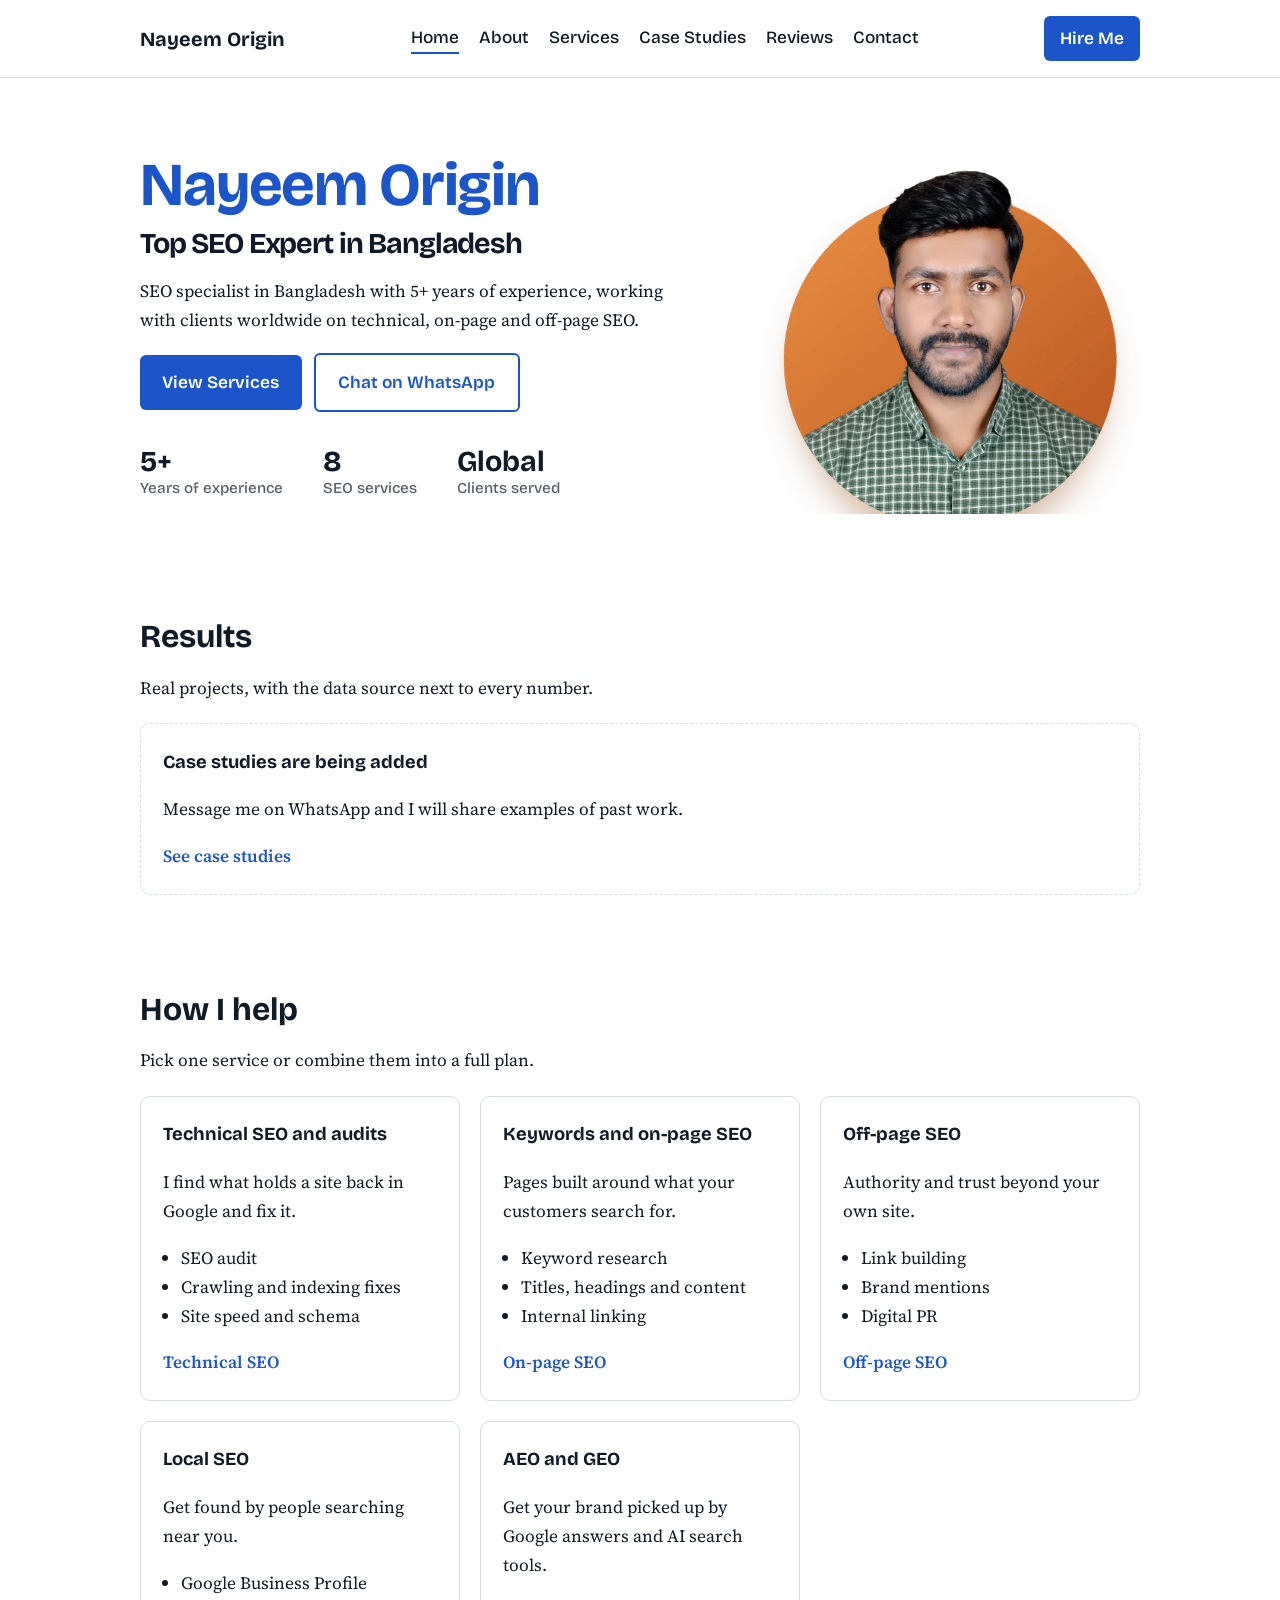
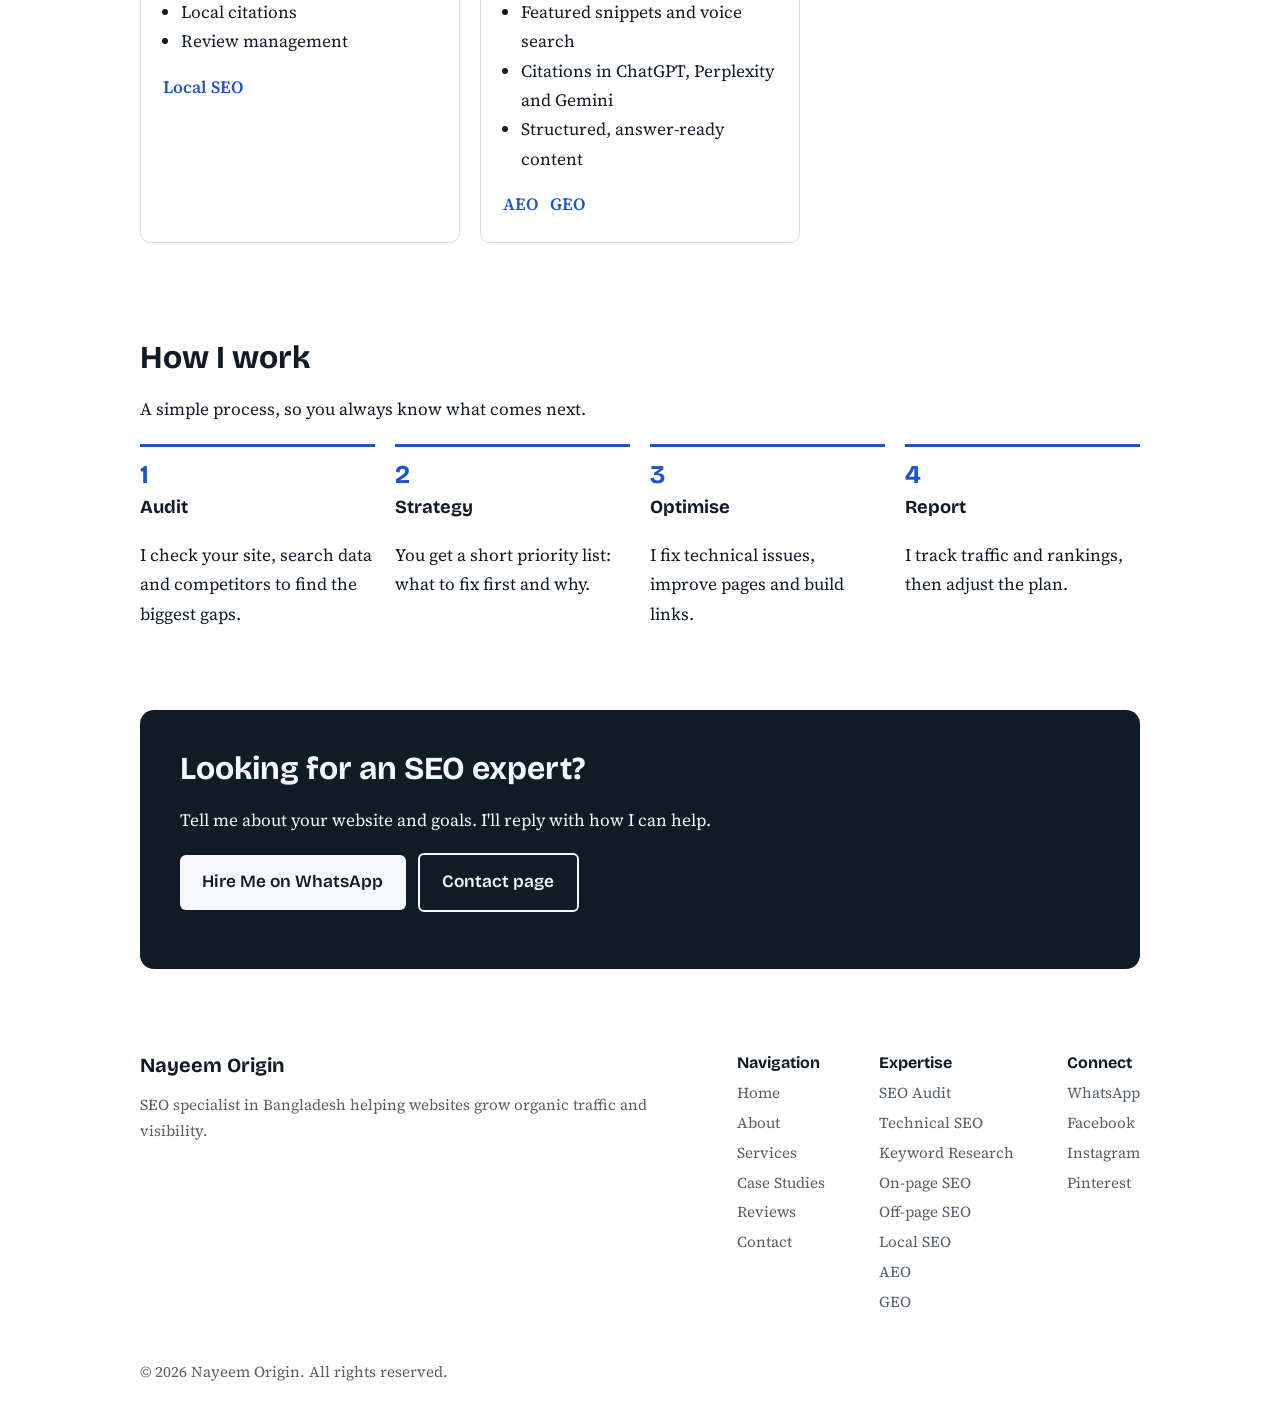
==== commit b2b381f0: "Update index.html" ====
--- a/index.html
+++ b/index.html
@@ -40,6 +40,8 @@
 <div class="card"><h3>Technical SEO and audits</h3><p>I find what holds a site back in Google and fix it.</p><ul><li>SEO audit</li><li>Crawling and indexing fixes</li><li>Site speed and schema</li></ul><a href="technical-seo.html">Technical SEO</a></div>
 <div class="card"><h3>Keywords and on-page SEO</h3><p>Pages built around what your customers search for.</p><ul><li>Keyword research</li><li>Titles, headings and content</li><li>Internal linking</li></ul><a href="on-page-seo.html">On-page SEO</a></div>
 <div class="card"><h3>Off-page SEO</h3><p>Authority and trust beyond your own site.</p><ul><li>Link building</li><li>Brand mentions</li><li>Digital PR</li></ul><a href="off-page-seo.html">Off-page SEO</a></div>
+<div class="card"><h3>Local SEO</h3><p>Get found by people searching near you.</p><ul><li>Google Business Profile</li><li>Local citations</li><li>Review management</li></ul><a href="local-seo.html">Local SEO</a></div>
+<div class="card"><h3>AEO and GEO</h3><p>Get your brand picked up by Google answers and AI search tools.</p><ul><li>Featured snippets and voice search</li><li>Citations in ChatGPT, Perplexity and Gemini</li><li>Structured, answer-ready content</li></ul><a href="aeo.html">AEO</a> &nbsp; <a href="geo.html">GEO</a></div>
 </section>
 <section>
 <h2>How I work</h2>
